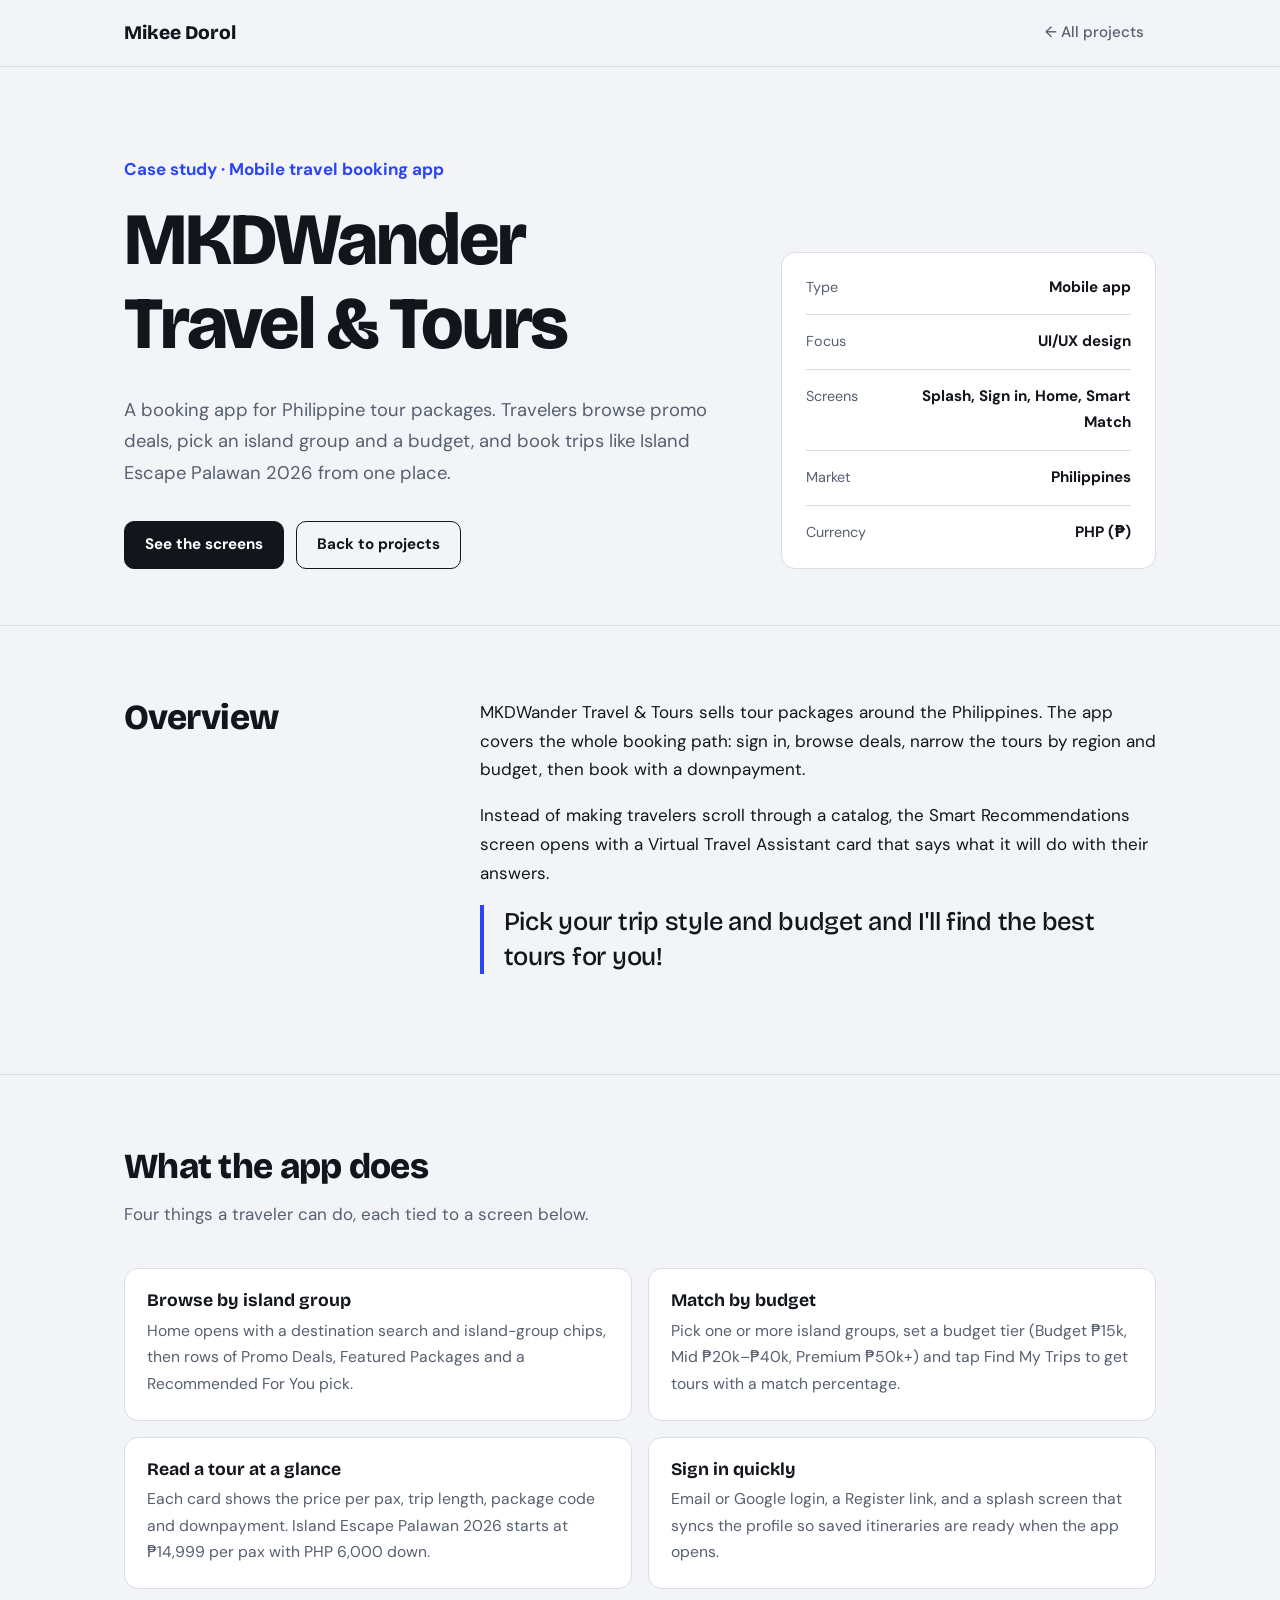
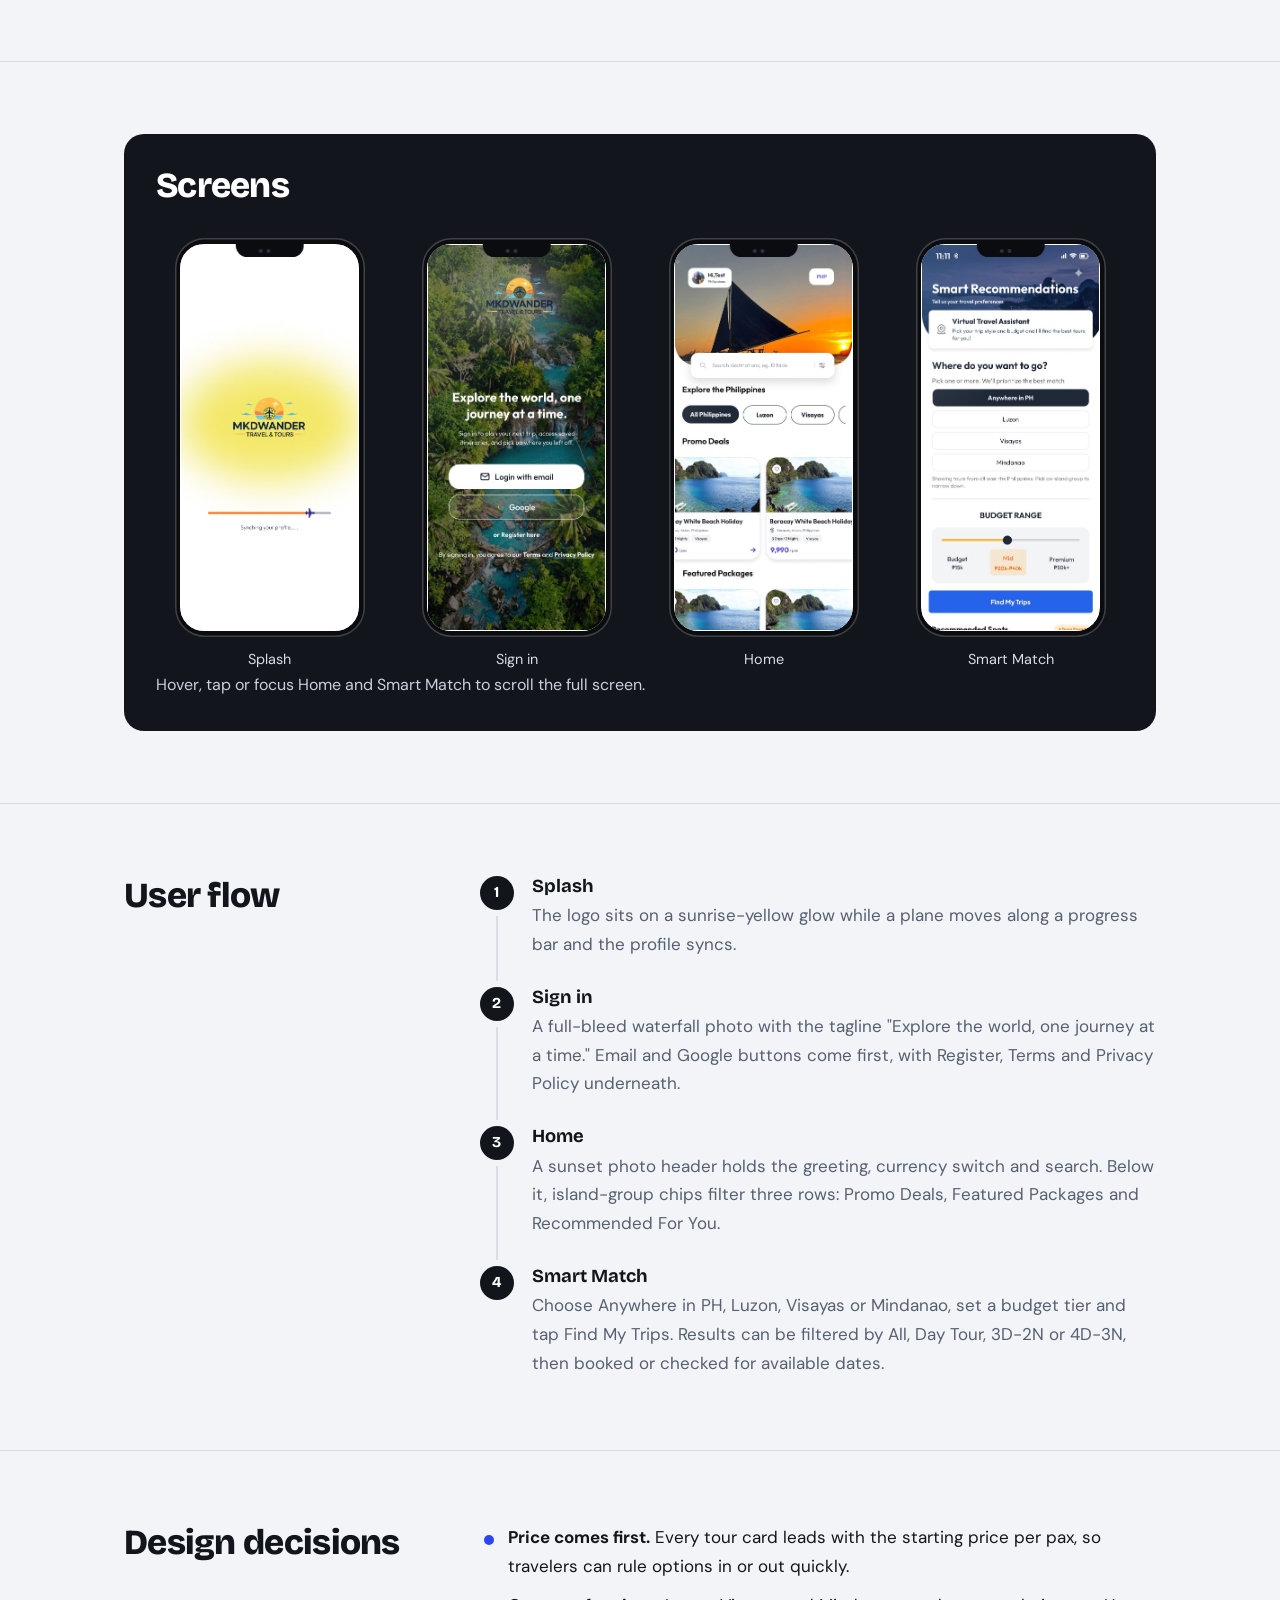
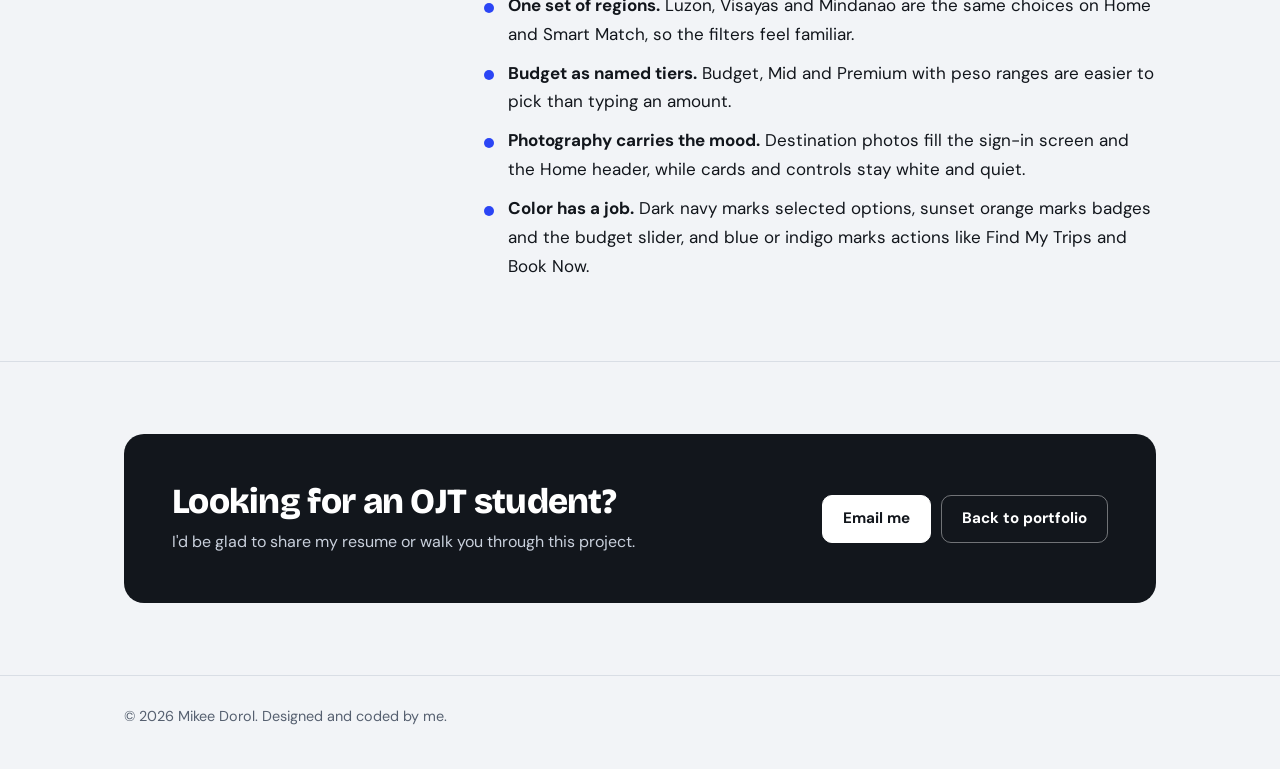
==== case-study/mkdwander.html @ c8c82039 "Portfolio with AI workflow section and case studies" ====
<!DOCTYPE html>
<html lang="en">
<head>
  <meta charset="UTF-8" />
  <meta name="viewport" content="width=device-width, initial-scale=1.0" />
  <title>MKDWander Travel &amp; Tours | Case study | Mikee Dorol</title>
  <meta name="description" content="Case study of MKDWander Travel & Tours, a mobile app for booking Philippine tour packages." />
  <link rel="preconnect" href="https://fonts.googleapis.com" />
  <link rel="preconnect" href="https://fonts.gstatic.com" crossorigin />
  <link href="https://fonts.googleapis.com/css2?family=Bricolage+Grotesque:opsz,wght@12..96,500;12..96,700;12..96,800&family=DM+Sans:wght@400;500;700&display=swap" rel="stylesheet" />
  <link rel="stylesheet" href="../style.css" />
  <link rel="stylesheet" href="case-study.css" />
</head>
<body>

  <header class="site-header">
    <div class="wrap header-inner">
      <a href="../index.html" class="brand">Mikee Dorol</a>
      <a href="../index.html#projects" class="back">&larr; All projects</a>
    </div>
  </header>

  <main>
    <!-- HERO -->
    <section class="hero cs-hero">
      <div class="wrap hero-grid">
        <div>
          <p class="cs-kind">Case study &middot; Mobile travel booking app</p>
          <h1>MKDWander Travel &amp; Tours</h1>
          <p class="lead">
            A booking app for Philippine tour packages. Travelers browse promo deals, pick an island group
            and a budget, and book trips like Island Escape Palawan 2026 from one place.
          </p>
          <div class="actions">
            <a href="#screens" class="btn btn-primary">See the screens</a>
            <a href="../index.html#projects" class="btn btn-ghost">Back to projects</a>
          </div>
        </div>

        <dl class="facts">
          <div><dt>Type</dt><dd>Mobile app</dd></div>
          <div><dt>Focus</dt><dd>UI/UX design</dd></div>
          <div><dt>Screens</dt><dd>Splash, Sign in, Home, Smart Match</dd></div>
          <div><dt>Market</dt><dd>Philippines</dd></div>
          <div><dt>Currency</dt><dd>PHP (&#8369;)</dd></div>
        </dl>
      </div>
    </section>

    <!-- OVERVIEW -->
    <section class="section">
      <div class="wrap split">
        <h2>Overview</h2>
        <div class="prose">
          <p>
            MKDWander Travel &amp; Tours sells tour packages around the Philippines. The app covers the whole booking
            path: sign in, browse deals, narrow the tours by region and budget, then book with a downpayment.
          </p>
          <p>
            Instead of making travelers scroll through a catalog, the Smart Recommendations screen opens with a
            Virtual Travel Assistant card that says what it will do with their answers.
          </p>
          <blockquote class="quote">Pick your trip style and budget and I'll find the best tours for you!</blockquote>
        </div>
      </div>
    </section>

    <!-- FEATURES -->
    <section class="section">
      <div class="wrap">
        <h2>What the app does</h2>
        <p class="section-note">Four things a traveler can do, each tied to a screen below.</p>
        <div class="feature-list">
          <article>
            <h3>Browse by island group</h3>
            <p>Home opens with a destination search and island-group chips, then rows of Promo Deals, Featured Packages and a Recommended For You pick.</p>
          </article>
          <article>
            <h3>Match by budget</h3>
            <p>Pick one or more island groups, set a budget tier (Budget &#8369;15k, Mid &#8369;20k&ndash;&#8369;40k, Premium &#8369;50k+) and tap Find My Trips to get tours with a match percentage.</p>
          </article>
          <article>
            <h3>Read a tour at a glance</h3>
            <p>Each card shows the price per pax, trip length, package code and downpayment. Island Escape Palawan 2026 starts at &#8369;14,999 per pax with PHP 6,000 down.</p>
          </article>
          <article>
            <h3>Sign in quickly</h3>
            <p>Email or Google login, a Register link, and a splash screen that syncs the profile so saved itineraries are ready when the app opens.</p>
          </article>
        </div>
      </div>
    </section>

    <!-- SCREENS -->
    <section id="screens" class="section">
      <div class="wrap">
        <div class="ojt shots-band">
          <h2>Screens</h2>
          <div class="shots shots--phones">
            <figure>
              <div class="phone">
                <div class="screen"><img src="../images/mkdwander-splash.jpg" alt="Splash screen with the MKDWander logo on a yellow glow and a plane progress bar" width="393" height="852" loading="lazy" /></div>
                <span class="notch"></span>
              </div>
              <figcaption>Splash</figcaption>
            </figure>
            <figure>
              <div class="phone">
                <div class="screen"><img src="../images/mkdwander-signin.jpg" alt="Sign-in screen over a jungle waterfall photo with email and Google login buttons" width="393" height="852" loading="lazy" /></div>
                <span class="notch"></span>
              </div>
              <figcaption>Sign in</figcaption>
            </figure>
            <figure>
              <div class="phone scrollable" tabindex="0">
                <div class="screen"><img src="../images/mkdwander-home.jpg" alt="Home screen with a sunset sailboat photo, destination search, island group chips, promo deals, featured packages and a top pick" width="393" height="1425" loading="lazy" /></div>
                <span class="notch"></span>
              </div>
              <figcaption>Home</figcaption>
            </figure>
            <figure>
              <div class="phone scrollable" tabindex="0">
                <div class="screen"><img src="../images/mkdwander-match.jpg" alt="Smart Recommendations screen with island group buttons, a budget range slider and a matched Palawan tour card" width="393" height="1349" loading="lazy" /></div>
                <span class="notch"></span>
              </div>
              <figcaption>Smart Match</figcaption>
            </figure>
          </div>
          <p class="shots-hint">Hover, tap or focus Home and Smart Match to scroll the full screen.</p>
        </div>
      </div>
    </section>

    <!-- USER FLOW -->
    <section class="section">
      <div class="wrap split">
        <h2>User flow</h2>
        <ol class="steps">
          <li>
            <h3>Splash</h3>
            <p>The logo sits on a sunrise-yellow glow while a plane moves along a progress bar and the profile syncs.</p>
          </li>
          <li>
            <h3>Sign in</h3>
            <p>A full-bleed waterfall photo with the tagline "Explore the world, one journey at a time." Email and Google buttons come first, with Register, Terms and Privacy Policy underneath.</p>
          </li>
          <li>
            <h3>Home</h3>
            <p>A sunset photo header holds the greeting, currency switch and search. Below it, island-group chips filter three rows: Promo Deals, Featured Packages and Recommended For You.</p>
          </li>
          <li>
            <h3>Smart Match</h3>
            <p>Choose Anywhere in PH, Luzon, Visayas or Mindanao, set a budget tier and tap Find My Trips. Results can be filtered by All, Day Tour, 3D-2N or 4D-3N, then booked or checked for available dates.</p>
          </li>
        </ol>
      </div>
    </section>

    <!-- DESIGN DECISIONS -->
    <section class="section">
      <div class="wrap split">
        <h2>Design decisions</h2>
        <ul class="outcome">
          <li><strong>Price comes first.</strong> Every tour card leads with the starting price per pax, so travelers can rule options in or out quickly.</li>
          <li><strong>One set of regions.</strong> Luzon, Visayas and Mindanao are the same choices on Home and Smart Match, so the filters feel familiar.</li>
          <li><strong>Budget as named tiers.</strong> Budget, Mid and Premium with peso ranges are easier to pick than typing an amount.</li>
          <li><strong>Photography carries the mood.</strong> Destination photos fill the sign-in screen and the Home header, while cards and controls stay white and quiet.</li>
          <li><strong>Color has a job.</strong> Dark navy marks selected options, sunset orange marks badges and the budget slider, and blue or indigo marks actions like Find My Trips and Book Now.</li>
        </ul>
      </div>
    </section>

    <!-- CTA -->
    <section class="section cs-cta">
      <div class="wrap">
        <div class="ojt">
          <div>
            <h2>Looking for an OJT student?</h2>
            <p>I'd be glad to share my resume or walk you through this project.</p>
          </div>
          <div class="links">
            <a class="btn btn-primary" href="mailto:mikeedorol0@gmail.com">Email me</a>
            <a class="btn btn-ghost" href="../index.html#projects">Back to portfolio</a>
          </div>
        </div>
      </div>
    </section>
  </main>

  <footer class="footer">
    <div class="wrap">&copy; 2026 Mikee Dorol. Designed and coded by me.</div>
  </footer>

</body>
</html>
---- style.css ----
/* ── Tokens ── */
:root {
  --paper: #f2f4f7;
  --card: #ffffff;
  --ink: #12161c;
  --muted: #566070;
  --line: #d9dee5;
  --accent: #2b45f5;
  --accent-soft: #e4e8ff;
  --radius: 14px;
  --font-display: "Bricolage Grotesque", system-ui, sans-serif;
  --font-body: "DM Sans", system-ui, sans-serif;
}

*, *::before, *::after { box-sizing: border-box; }
html { scroll-behavior: smooth; scroll-padding-top: 80px; }
body {
  margin: 0;
  background: var(--paper);
  color: var(--ink);
  font-family: var(--font-body);
  font-size: 1.0625rem;
  line-height: 1.7;
}
img { max-width: 100%; display: block; }
a { color: inherit; }
h1, h2, h3 { font-family: var(--font-display); line-height: 1.15; margin: 0; }
p { margin: 0 0 1em; }
ul { list-style: none; margin: 0; padding: 0; }

:focus-visible { outline: 3px solid var(--accent); outline-offset: 3px; border-radius: 6px; }

.wrap { max-width: 1080px; margin: 0 auto; padding: 0 24px; }

/* ── Header ── */
.site-header {
  position: sticky; top: 0; z-index: 10;
  background: rgba(242, 244, 247, 0.9);
  backdrop-filter: blur(10px);
  border-bottom: 1px solid var(--line);
}
.header-inner { display: flex; align-items: center; justify-content: space-between; gap: 16px; padding-top: 14px; padding-bottom: 14px; flex-wrap: wrap; }
.brand { font-family: var(--font-display); font-weight: 800; font-size: 1.2rem; text-decoration: none; }
.nav { display: flex; gap: 4px; flex-wrap: wrap; }
.nav a { padding: 6px 12px; border-radius: 8px; font-size: 0.95rem; font-weight: 500; text-decoration: none; color: var(--muted); transition: color .2s, background .2s; }
.nav a:hover { color: var(--ink); background: var(--accent-soft); }

/* ── Buttons ── */
.btn { display: inline-block; padding: 10px 20px; border-radius: 10px; font-weight: 700; font-size: 0.95rem; text-decoration: none; border: 1.5px solid var(--ink); transition: background .2s, color .2s, border-color .2s; }
.btn-primary { background: var(--ink); color: #fff; }
.btn-primary:hover { background: var(--accent); border-color: var(--accent); }
.btn-ghost { background: transparent; color: var(--ink); }
.btn-ghost:hover { background: var(--ink); color: #fff; }

/* ── Hero (the one bold moment) ── */
.hero { padding: 88px 0 72px; }
.hero-grid { display: grid; grid-template-columns: 1.6fr 1fr; gap: 56px; align-items: end; }
.hero h1 { font-size: clamp(2.4rem, 5.6vw, 4.4rem); font-weight: 800; letter-spacing: -0.03em; margin-bottom: 28px; }
.lead { font-size: 1.15rem; color: var(--muted); max-width: 58ch; margin-bottom: 32px; }
.actions { display: flex; flex-wrap: wrap; gap: 12px; }

.facts { margin: 0; background: var(--card); border: 1px solid var(--line); border-radius: var(--radius); padding: 8px 24px; }
.facts > div { display: flex; justify-content: space-between; gap: 16px; padding: 14px 0; border-bottom: 1px solid var(--line); }
.facts > div:last-child { border-bottom: 0; }
.facts dt { color: var(--muted); font-size: 0.9rem; }
.facts dd { margin: 0; font-weight: 700; text-align: right; font-size: 0.95rem; }
.status { color: var(--accent); }
.status::before { content: ""; display: inline-block; width: 8px; height: 8px; margin-right: 8px; border-radius: 50%; background: var(--accent); }

/* ── Sections ── */
.section { padding: 72px 0; border-top: 1px solid var(--line); }
.section h2 { font-size: clamp(1.7rem, 3vw, 2.2rem); font-weight: 800; letter-spacing: -0.02em; }
.split { display: grid; grid-template-columns: 1fr 2.2fr; gap: 48px; }
.prose { max-width: 62ch; }
.section-note { color: var(--muted); max-width: 60ch; margin: 12px 0 40px; }

/* ── Tags & skills ── */
.tags { display: flex; flex-wrap: wrap; gap: 8px; }
.tags li { padding: 5px 14px; background: var(--card); border: 1px solid var(--line); border-radius: 999px; font-size: 0.9rem; font-weight: 500; }
.tags-sm li { padding: 3px 11px; font-size: 0.8rem; background: var(--accent-soft); border-color: transparent; color: var(--accent); font-weight: 700; }
.skills { display: grid; gap: 28px; }
.skills h3 { font-size: 1rem; margin-bottom: 10px; color: var(--muted); font-family: var(--font-body); font-weight: 700; }

/* ── Projects ── */
.projects { display: grid; gap: 28px; }
.project { display: grid; grid-template-columns: 1fr 1.1fr; background: var(--card); border: 1px solid var(--line); border-radius: var(--radius); overflow: hidden; }
.project:nth-child(even) { grid-template-columns: 1.1fr 1fr; }
.project:nth-child(even) .shot { order: 2; }
.shot { display: flex; align-items: flex-end; justify-content: center; padding: 32px 28px 0; min-height: 280px; overflow: hidden; }
.shot img { width: 100%; max-width: 420px; border-radius: 8px 8px 0 0; object-fit: cover; object-position: top; border: 1px solid rgba(255,255,255,.15); box-shadow: 0 -8px 30px rgba(0,0,0,.4); }
.project-body { padding: 32px; display: flex; flex-direction: column; gap: 4px; }
.project-body h3 { font-size: 1.6rem; font-weight: 800; letter-spacing: -0.02em; }
.kind { color: var(--muted); font-size: 0.95rem; margin-bottom: 10px; }
.project-body > p:not(.kind) { font-size: 1rem; }
.project-body .tags { margin-bottom: 22px; }
.links { display: flex; flex-wrap: wrap; gap: 10px; margin-top: auto; }

/* ── OJT ── */
.ojt { background: var(--ink); color: #fff; border-radius: 20px; padding: 48px; }
.ojt h2 { margin-bottom: 32px; }
.ojt-grid { display: grid; grid-template-columns: repeat(3, 1fr); gap: 32px; }
.ojt h3 { font-size: 1.1rem; margin-bottom: 8px; color: #b8c2ff; }
.ojt p { color: #c9d0dc; font-size: 1rem; margin: 0; }

/* ── Contact & footer ── */
.email { font-family: var(--font-display); font-size: clamp(1.3rem, 3vw, 1.9rem); font-weight: 700; color: var(--accent); text-underline-offset: 6px; }
.email:hover { color: var(--ink); }
.footer { padding: 28px 0 40px; border-top: 1px solid var(--line); color: var(--muted); font-size: 0.9rem; }

/* ── Phone mockup (project cards and case studies) ── */
.phones { --pw: clamp(84px, 25vw, 128px); display: flex; justify-content: center; align-items: flex-start; gap: clamp(4px, 1.5vw, 12px); width: 100%; }
.shot-phones { align-items: flex-start; padding-inline: 12px; }
.shot-phones .phones { margin-bottom: calc(var(--pw) * -0.4); }

.phone { position: relative; flex: none; width: var(--pw); padding: calc(var(--pw) * 0.03); border-radius: calc(var(--pw) * 0.155); background: #0b0c10; box-shadow: inset 0 0 0 1.5px rgba(255,255,255,.22); transform-style: preserve-3d; }
.phone--l { margin-top: calc(var(--pw) * 0.06); transform: perspective(1400px) rotateY(-24deg); }
.phone--r { margin-top: calc(var(--pw) * 0.06); transform: perspective(1400px) rotateY(24deg); }
/* visible thickness on the tilted phones */
.phone--l::after, .phone--r::after { content: ""; position: absolute; top: 5%; bottom: 5%; width: calc(var(--pw) * 0.14); }
.phone--l::after { left: 100%; transform-origin: 0 50%; transform: rotateY(90deg); background: linear-gradient(90deg, #1a1c24, #0b0c10); }
.phone--r::after { right: 100%; transform-origin: 100% 50%; transform: rotateY(-90deg); background: linear-gradient(270deg, #1a1c24, #0b0c10); }

.screen { position: relative; aspect-ratio: 393 / 852; overflow: hidden; border-radius: calc(var(--pw) * 0.128); background: #fff; transform: translateZ(0.5px); }
.screen::after { content: ""; position: absolute; inset: 0; background: linear-gradient(125deg, rgba(255,255,255,.16), rgba(255,255,255,0) 38%); pointer-events: none; }
.screen img { width: 100%; max-width: none; height: 100%; aspect-ratio: auto; border: 0; border-radius: 0; box-shadow: none; object-fit: cover; object-position: 50% 0%; transition: object-position 1.2s ease; }
.notch { position: absolute; top: calc(var(--pw) * 0.03); left: 50%; width: calc(var(--pw) * 0.36); height: calc(var(--pw) * 0.07); background: #0b0c10; border-radius: 0 0 calc(var(--pw) * 0.06) calc(var(--pw) * 0.06); transform: translate3d(-50%, 0, 1px); }
.notch::after { content: ""; position: absolute; left: 34%; top: 36%; width: calc(var(--pw) * 0.022); height: calc(var(--pw) * 0.022); border-radius: 50%; background: #2b3140; box-shadow: calc(var(--pw) * 0.04) 0 0 #2b3140; }

/* long screens scroll through on hover, tap or focus */
.scrollable:hover .screen img, .scrollable:focus-within .screen img { object-position: 50% 100%; transition: object-position 6s linear; }

/* ── Responsive ── */
@media (max-width: 860px) {
  .hero { padding: 56px 0 48px; }
  .hero-grid, .split { grid-template-columns: 1fr; gap: 32px; }
  .project, .project:nth-child(even) { grid-template-columns: 1fr; }
  .project:nth-child(even) .shot { order: 0; }
  .shot { min-height: 220px; }
  .ojt { padding: 32px 24px; }
  .ojt-grid { grid-template-columns: 1fr; gap: 24px; }
}
@media (max-width: 520px) {
  .header-inner { justify-content: center; }
  .project-body { padding: 24px 20px; }
}

@media (prefers-reduced-motion: reduce) {
  html { scroll-behavior: auto; }
  * { transition: none !important; }
}


.ai-workflow {
  margin-top: 24px;
}

.ai-workflow p {
  line-height: 1.7;
  max-width: 900px;
}
---- case-study/case-study.css ----
/* Extends ../style.css (tokens, header, buttons, tags, facts, ojt block, footer) */
.back { font-weight: 500; font-size: 0.95rem; text-decoration: none; color: var(--muted); padding: 6px 12px; border-radius: 8px; transition: color .2s, background .2s; }
.back:hover { color: var(--ink); background: var(--accent-soft); }

.cs-hero { padding-bottom: 56px; }
.cs-hero h1 { font-size: clamp(2.4rem, 6vw, 4.6rem); }
.cs-kind { color: var(--accent); font-weight: 700; margin-bottom: 14px; }
.facts dd { max-width: 22ch; }

.quote { font-family: var(--font-display); font-size: clamp(1.25rem, 2.4vw, 1.6rem); font-weight: 500; line-height: 1.35; letter-spacing: -0.01em; margin: 0 0 28px; padding-left: 20px; border-left: 4px solid var(--accent); max-width: 40ch; }

.feature-list { display: grid; grid-template-columns: repeat(2, 1fr); gap: 16px; }
.feature-list article { background: var(--card); border: 1px solid var(--line); border-radius: var(--radius); padding: 22px; }
.feature-list h3 { font-size: 1.1rem; margin-bottom: 6px; }
.feature-list p { margin: 0; color: var(--muted); font-size: 0.98rem; }

.shots-band { border-radius: 20px; padding: 32px; }
.shots { display: grid; grid-template-columns: repeat(3, 1fr); gap: 20px; margin: 0; }
.shots figure { margin: 0; }
.shots img { width: 100%; aspect-ratio: 4 / 3; object-fit: cover; object-position: top; border-radius: 10px; border: 1px solid rgba(255,255,255,.15); box-shadow: 0 12px 30px rgba(0,0,0,.4); }
.shots figcaption { margin-top: 10px; color: #d8dce4; font-size: 0.9rem; }

.steps { list-style: none; counter-reset: step; display: grid; gap: 0; padding: 0; margin: 0; max-width: 64ch; }
.steps li { counter-increment: step; position: relative; padding: 0 0 28px 52px; }
.steps li::before { content: counter(step); position: absolute; left: 0; top: 0; width: 34px; height: 34px; display: grid; place-items: center; border-radius: 50%; background: var(--ink); color: #fff; font-family: var(--font-display); font-weight: 700; font-size: 0.95rem; }
.steps li::after { content: ""; position: absolute; left: 16px; top: 40px; bottom: 6px; width: 2px; background: var(--line); }
.steps li:last-child { padding-bottom: 0; }
.steps li:last-child::after { display: none; }
.steps h3 { font-size: 1.15rem; margin-bottom: 4px; }
.steps p { margin: 0; color: var(--muted); }

.outcome { display: grid; gap: 10px; max-width: 62ch; }
.outcome li { position: relative; padding-left: 28px; }
.outcome li::before { content: ""; position: absolute; left: 4px; top: 0.7em; width: 10px; height: 10px; border-radius: 50%; background: var(--accent); }

.cs-cta { margin-top: 8px; }
.cs-cta .ojt { display: flex; align-items: center; justify-content: space-between; gap: 24px; flex-wrap: wrap; }
.cs-cta h2 { margin: 0 0 6px; }
.cs-cta p { margin: 0; color: #c9d0dc; }
.cs-cta .links { margin: 0; }
.cs-cta .btn-primary { background: #fff; color: var(--ink); border-color: #fff; }
.cs-cta .btn-primary:hover { background: var(--accent); color: #fff; border-color: var(--accent); }
.cs-cta .btn-ghost { color: #fff; border-color: rgba(255,255,255,.4); }
.cs-cta .btn-ghost:hover { background: #fff; color: var(--ink); }

/* Mobile app screens: phones in the dark band (phone styles live in ../style.css) */
.shots--phones { grid-template-columns: repeat(4, 1fr); align-items: start; }
.shots--phones figure { display: flex; flex-direction: column; align-items: center; }
.shots--phones .phone { --pw: clamp(120px, 17vw, 190px); }
.shots--phones .phone:focus-visible { outline: 3px solid #fff; outline-offset: 4px; }
.shots--phones figcaption { text-align: center; }
.shots-hint { margin: 24px 0 0; color: #c9d0dc; font-size: 0.9rem; }

@media (max-width: 860px) {
  .feature-list { grid-template-columns: 1fr; }
  .shots { grid-template-columns: 1fr; }
  .shots--phones { grid-template-columns: repeat(2, 1fr); gap: 28px 16px; }
  .shots--phones .phone { --pw: clamp(120px, 36vw, 190px); }
  .shots-band { padding: 20px; }
}
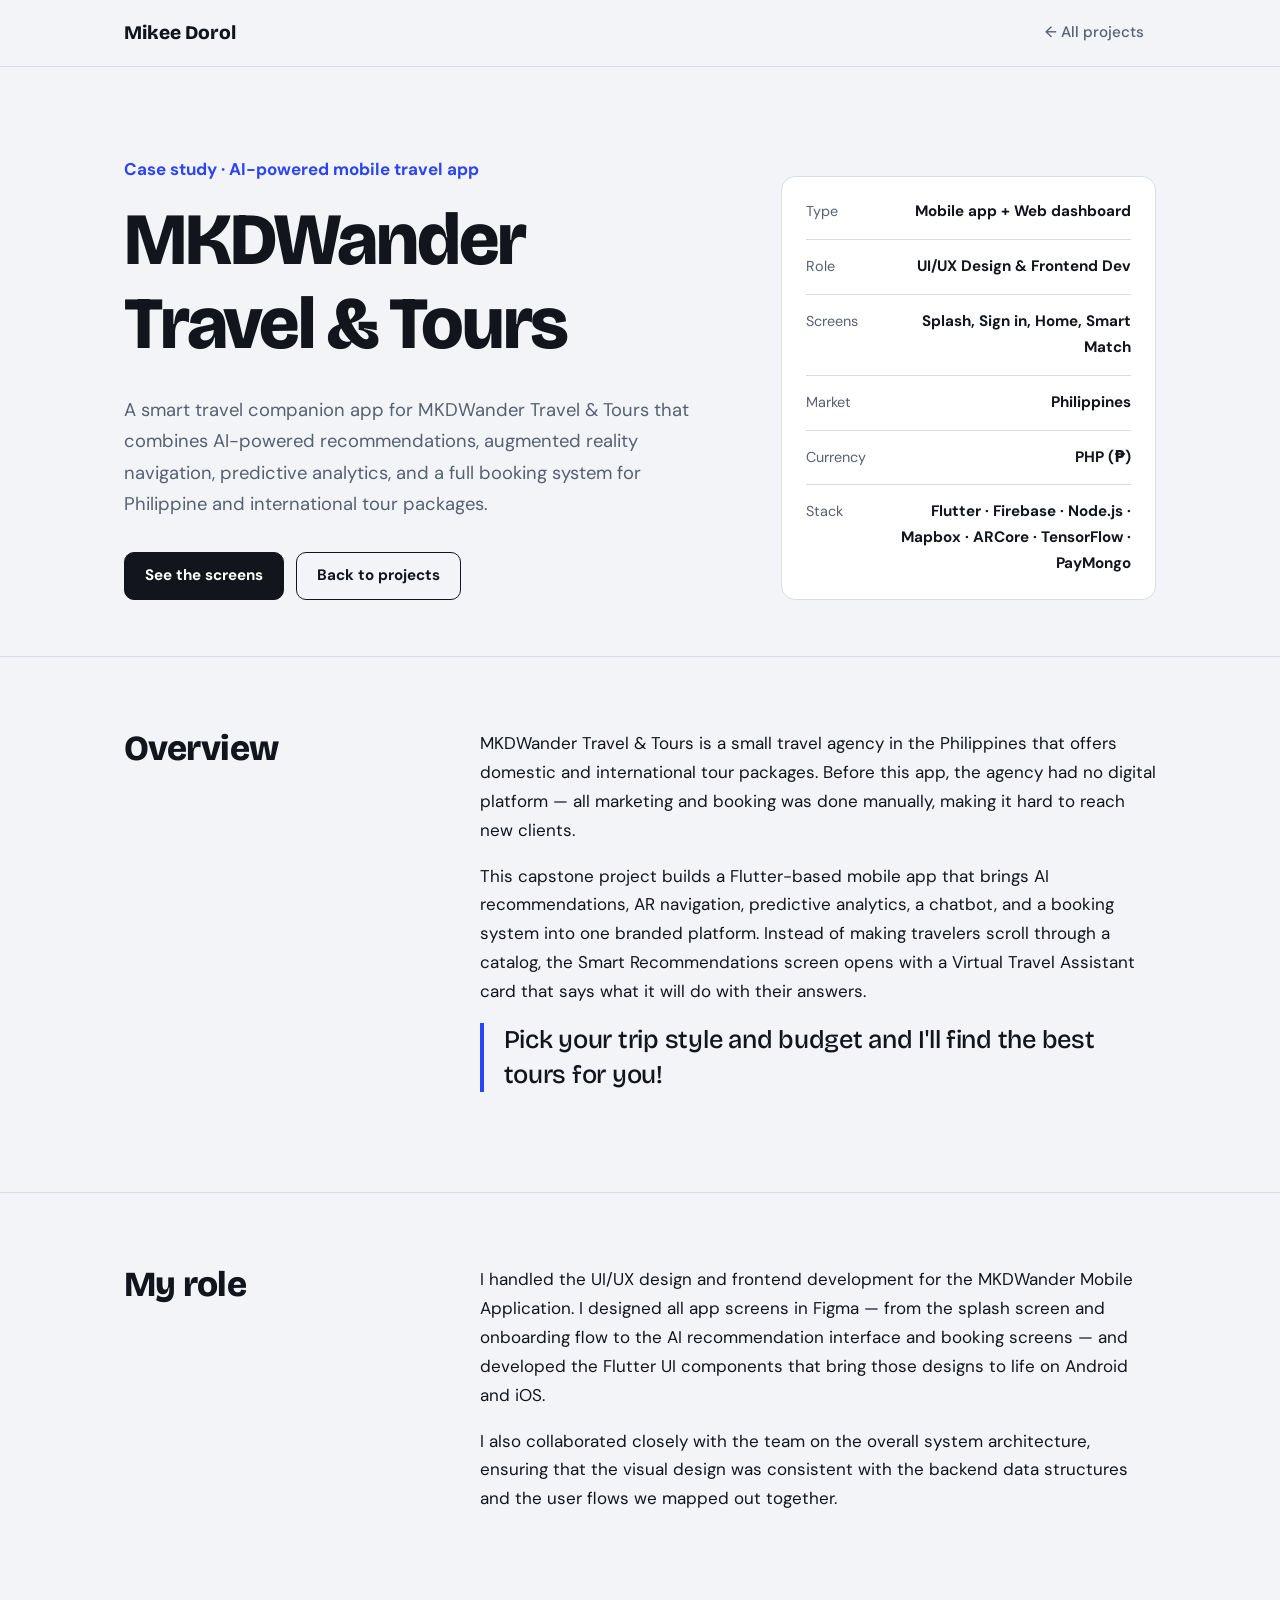
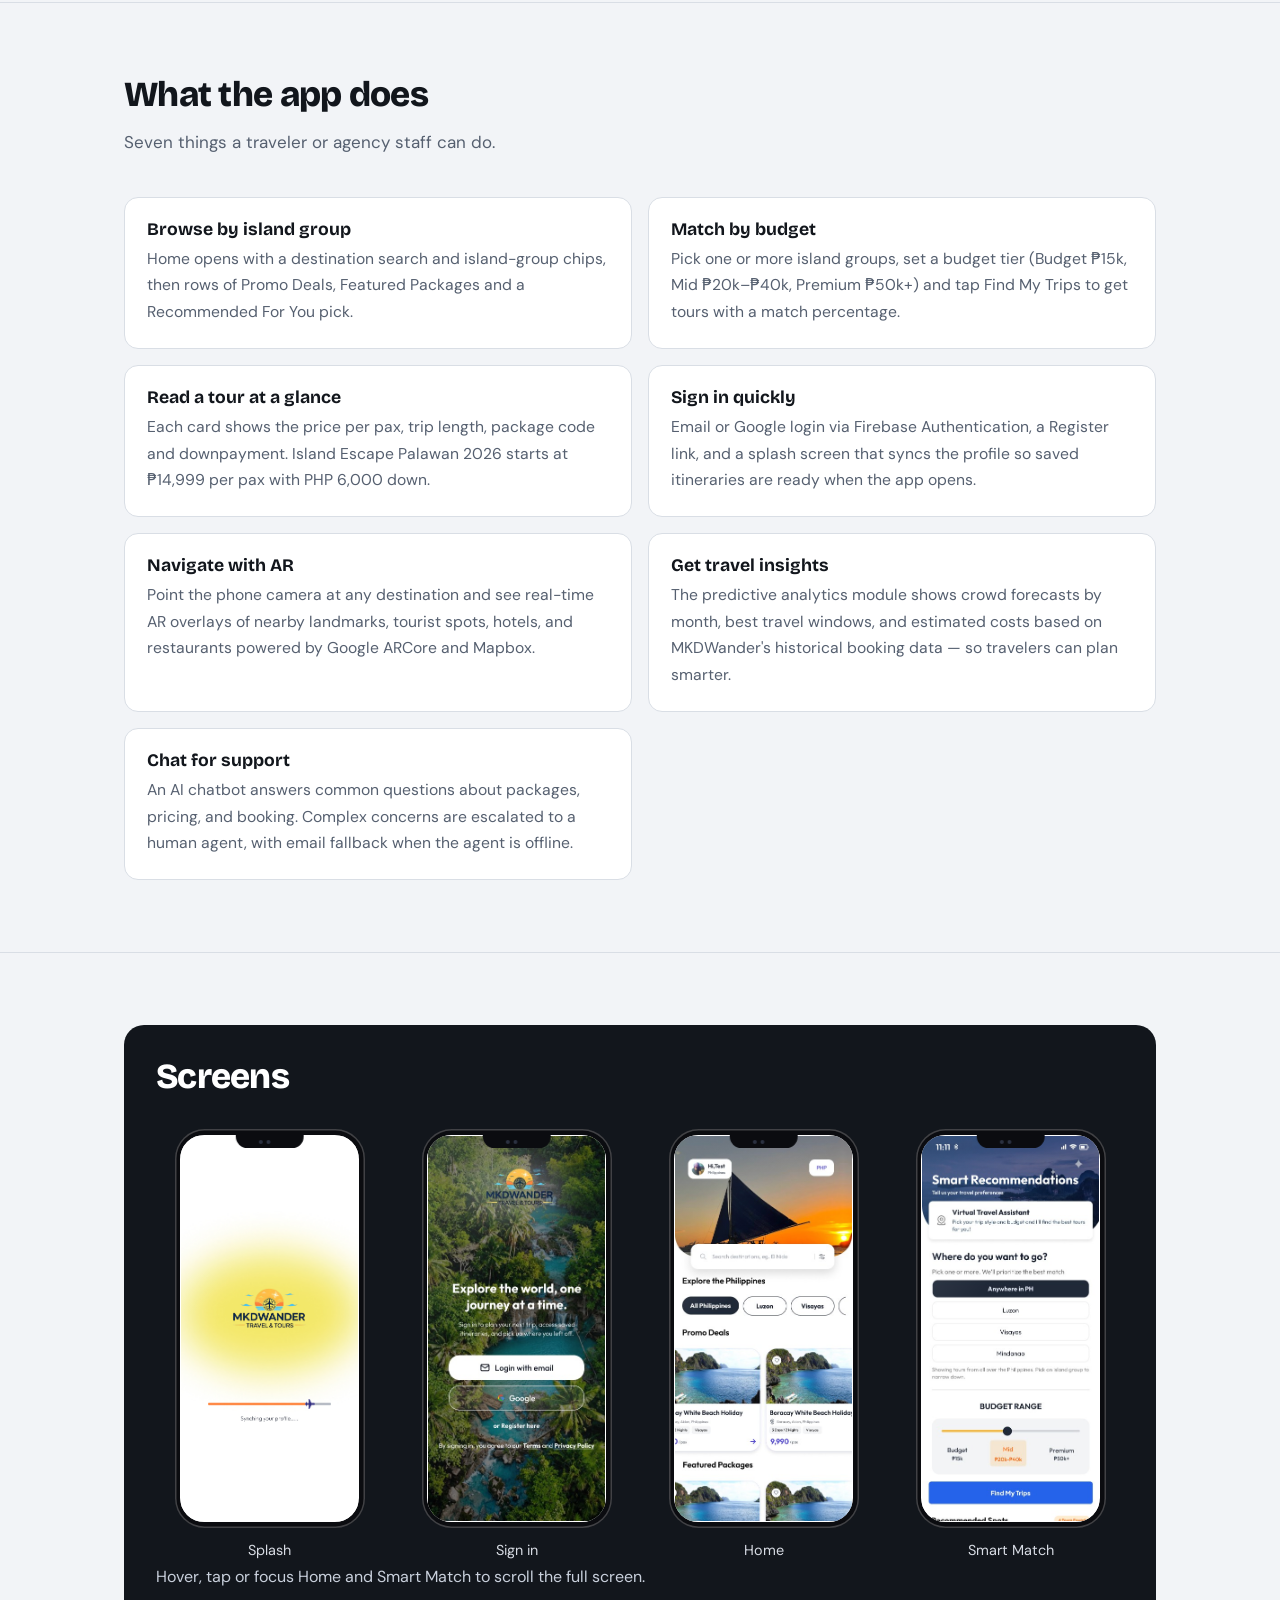
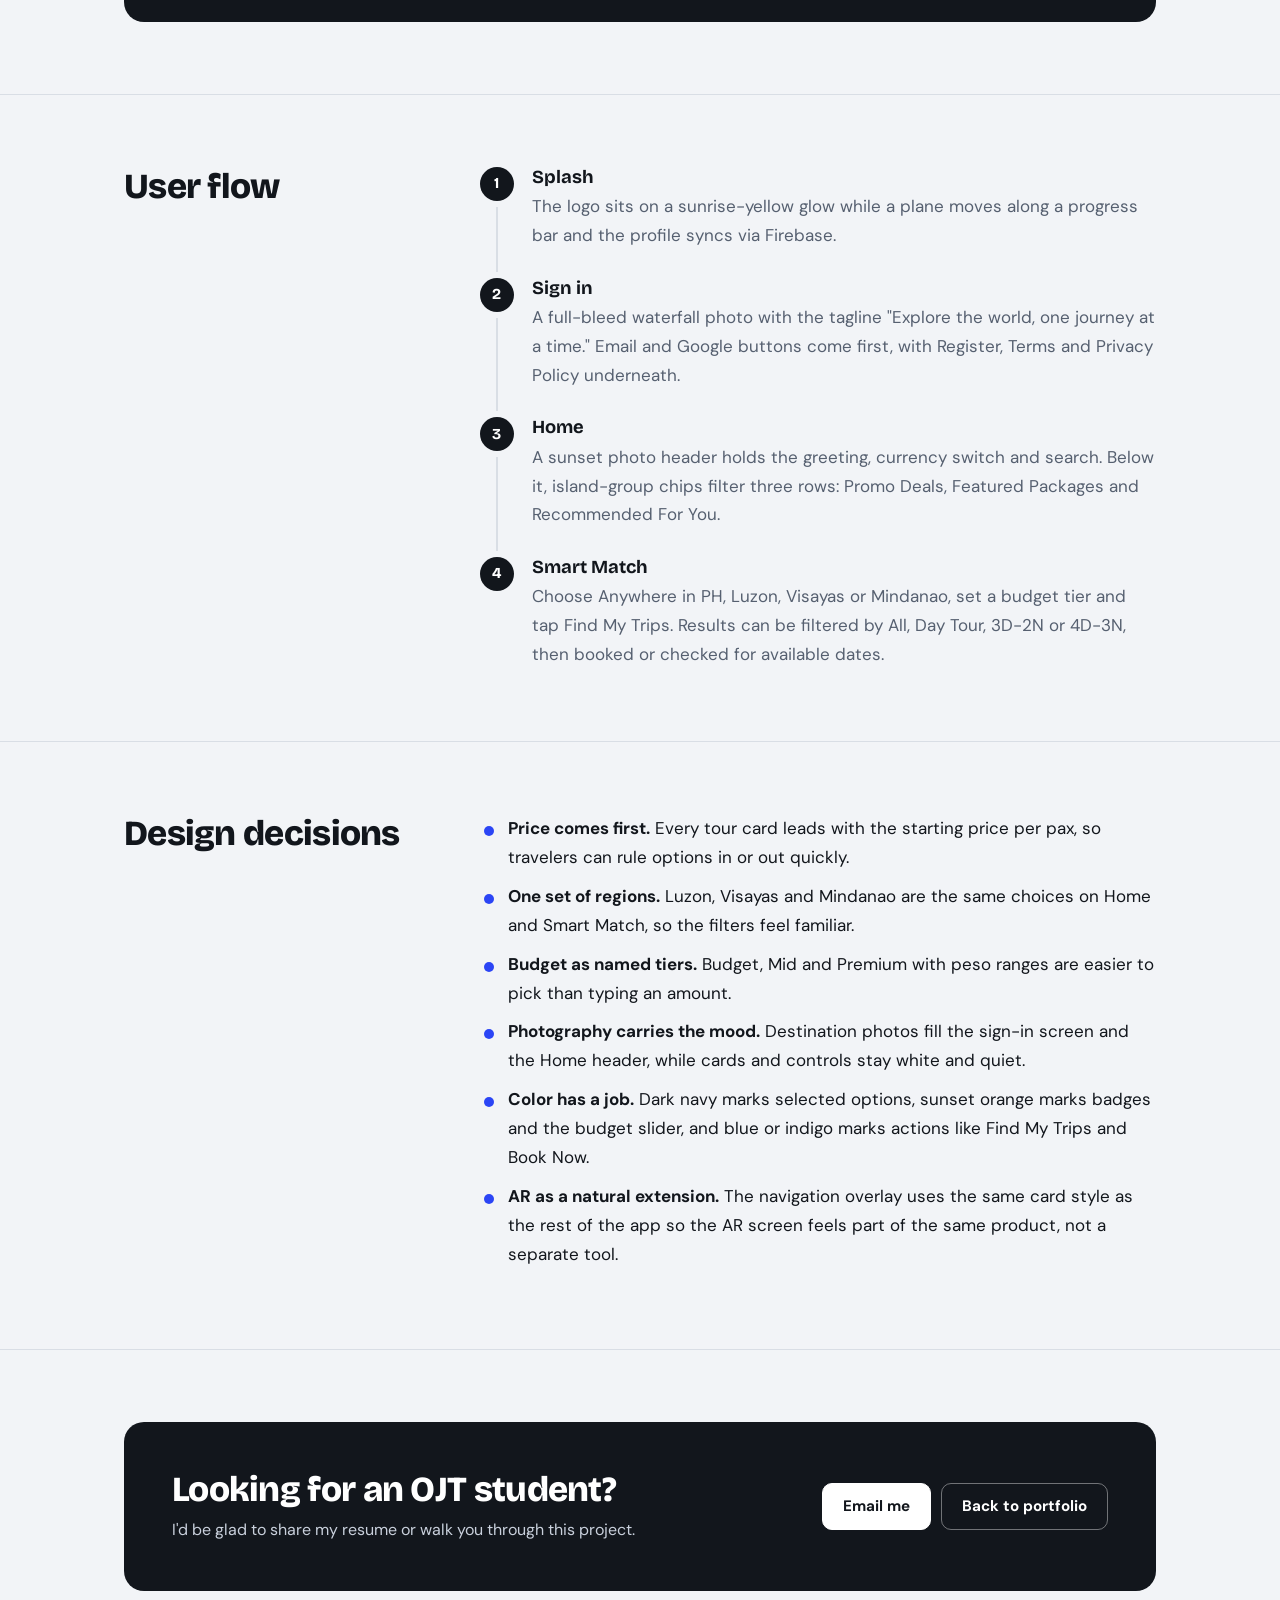
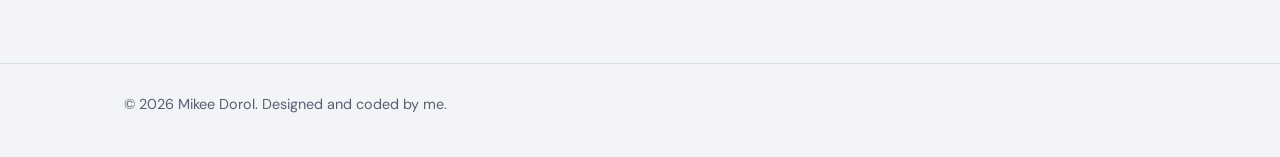
==== commit 566f1b1e: "update mkdwander case study - added tech stack, role, AR/chatbot features" ====
--- a/case-study/mkdwander.html
+++ b/case-study/mkdwander.html
@@ -4,7 +4,7 @@
   <meta charset="UTF-8" />
   <meta name="viewport" content="width=device-width, initial-scale=1.0" />
   <title>MKDWander Travel &amp; Tours | Case study | Mikee Dorol</title>
-  <meta name="description" content="Case study of MKDWander Travel & Tours, a mobile app for booking Philippine tour packages." />
+  <meta name="description" content="Case study of MKDWander Travel & Tours, a smart AI-powered mobile travel app for Philippine tour packages." />
   <link rel="preconnect" href="https://fonts.googleapis.com" />
   <link rel="preconnect" href="https://fonts.gstatic.com" crossorigin />
   <link href="https://fonts.googleapis.com/css2?family=Bricolage+Grotesque:opsz,wght@12..96,500;12..96,700;12..96,800&family=DM+Sans:wght@400;500;700&display=swap" rel="stylesheet" />
@@ -25,11 +25,12 @@
     <section class="hero cs-hero">
       <div class="wrap hero-grid">
         <div>
-          <p class="cs-kind">Case study &middot; Mobile travel booking app</p>
+          <p class="cs-kind">Case study &middot; AI-powered mobile travel app</p>
           <h1>MKDWander Travel &amp; Tours</h1>
           <p class="lead">
-            A booking app for Philippine tour packages. Travelers browse promo deals, pick an island group
-            and a budget, and book trips like Island Escape Palawan 2026 from one place.
+            A smart travel companion app for MKDWander Travel &amp; Tours that combines
+            AI-powered recommendations, augmented reality navigation, predictive analytics,
+            and a full booking system for Philippine and international tour packages.
           </p>
           <div class="actions">
             <a href="#screens" class="btn btn-primary">See the screens</a>
@@ -38,11 +39,12 @@
         </div>
 
         <dl class="facts">
-          <div><dt>Type</dt><dd>Mobile app</dd></div>
-          <div><dt>Focus</dt><dd>UI/UX design</dd></div>
+          <div><dt>Type</dt><dd>Mobile app + Web dashboard</dd></div>
+          <div><dt>Role</dt><dd>UI/UX Design &amp; Frontend Dev</dd></div>
           <div><dt>Screens</dt><dd>Splash, Sign in, Home, Smart Match</dd></div>
           <div><dt>Market</dt><dd>Philippines</dd></div>
           <div><dt>Currency</dt><dd>PHP (&#8369;)</dd></div>
+          <div><dt>Stack</dt><dd>Flutter &middot; Firebase &middot; Node.js &middot; Mapbox &middot; ARCore &middot; TensorFlow &middot; PayMongo</dd></div>
         </dl>
       </div>
     </section>
@@ -53,10 +55,13 @@
         <h2>Overview</h2>
         <div class="prose">
           <p>
-            MKDWander Travel &amp; Tours sells tour packages around the Philippines. The app covers the whole booking
-            path: sign in, browse deals, narrow the tours by region and budget, then book with a downpayment.
-          </p>
-          <p>
+            MKDWander Travel &amp; Tours is a small travel agency in the Philippines that offers domestic
+            and international tour packages. Before this app, the agency had no digital platform &mdash;
+            all marketing and booking was done manually, making it hard to reach new clients.
+          </p>
+          <p>
+            This capstone project builds a Flutter-based mobile app that brings AI recommendations,
+            AR navigation, predictive analytics, a chatbot, and a booking system into one branded platform.
             Instead of making travelers scroll through a catalog, the Smart Recommendations screen opens with a
             Virtual Travel Assistant card that says what it will do with their answers.
           </p>
@@ -65,11 +70,31 @@
       </div>
     </section>
 
+    <!-- MY ROLE -->
+    <section class="section">
+      <div class="wrap split">
+        <h2>My role</h2>
+        <div class="prose">
+          <p>
+            I handled the UI/UX design and frontend development for the MKDWander Mobile Application.
+            I designed all app screens in Figma &mdash; from the splash screen and onboarding flow to the
+            AI recommendation interface and booking screens &mdash; and developed the Flutter UI components
+            that bring those designs to life on Android and iOS.
+          </p>
+          <p>
+            I also collaborated closely with the team on the overall system architecture, ensuring that
+            the visual design was consistent with the backend data structures and the user flows we
+            mapped out together.
+          </p>
+        </div>
+      </div>
+    </section>
+
     <!-- FEATURES -->
     <section class="section">
       <div class="wrap">
         <h2>What the app does</h2>
-        <p class="section-note">Four things a traveler can do, each tied to a screen below.</p>
+        <p class="section-note">Seven things a traveler or agency staff can do.</p>
         <div class="feature-list">
           <article>
             <h3>Browse by island group</h3>
@@ -85,7 +110,19 @@
           </article>
           <article>
             <h3>Sign in quickly</h3>
-            <p>Email or Google login, a Register link, and a splash screen that syncs the profile so saved itineraries are ready when the app opens.</p>
+            <p>Email or Google login via Firebase Authentication, a Register link, and a splash screen that syncs the profile so saved itineraries are ready when the app opens.</p>
+          </article>
+          <article>
+            <h3>Navigate with AR</h3>
+            <p>Point the phone camera at any destination and see real-time AR overlays of nearby landmarks, tourist spots, hotels, and restaurants powered by Google ARCore and Mapbox.</p>
+          </article>
+          <article>
+            <h3>Get travel insights</h3>
+            <p>The predictive analytics module shows crowd forecasts by month, best travel windows, and estimated costs based on MKDWander's historical booking data &mdash; so travelers can plan smarter.</p>
+          </article>
+          <article>
+            <h3>Chat for support</h3>
+            <p>An AI chatbot answers common questions about packages, pricing, and booking. Complex concerns are escalated to a human agent, with email fallback when the agent is offline.</p>
           </article>
         </div>
       </div>
@@ -138,7 +175,7 @@
         <ol class="steps">
           <li>
             <h3>Splash</h3>
-            <p>The logo sits on a sunrise-yellow glow while a plane moves along a progress bar and the profile syncs.</p>
+            <p>The logo sits on a sunrise-yellow glow while a plane moves along a progress bar and the profile syncs via Firebase.</p>
           </li>
           <li>
             <h3>Sign in</h3>
@@ -166,6 +203,7 @@
           <li><strong>Budget as named tiers.</strong> Budget, Mid and Premium with peso ranges are easier to pick than typing an amount.</li>
           <li><strong>Photography carries the mood.</strong> Destination photos fill the sign-in screen and the Home header, while cards and controls stay white and quiet.</li>
           <li><strong>Color has a job.</strong> Dark navy marks selected options, sunset orange marks badges and the budget slider, and blue or indigo marks actions like Find My Trips and Book Now.</li>
+          <li><strong>AR as a natural extension.</strong> The navigation overlay uses the same card style as the rest of the app so the AR screen feels part of the same product, not a separate tool.</li>
         </ul>
       </div>
     </section>
@@ -192,4 +230,4 @@
   </footer>
 
 </body>
-</html>
+</html>
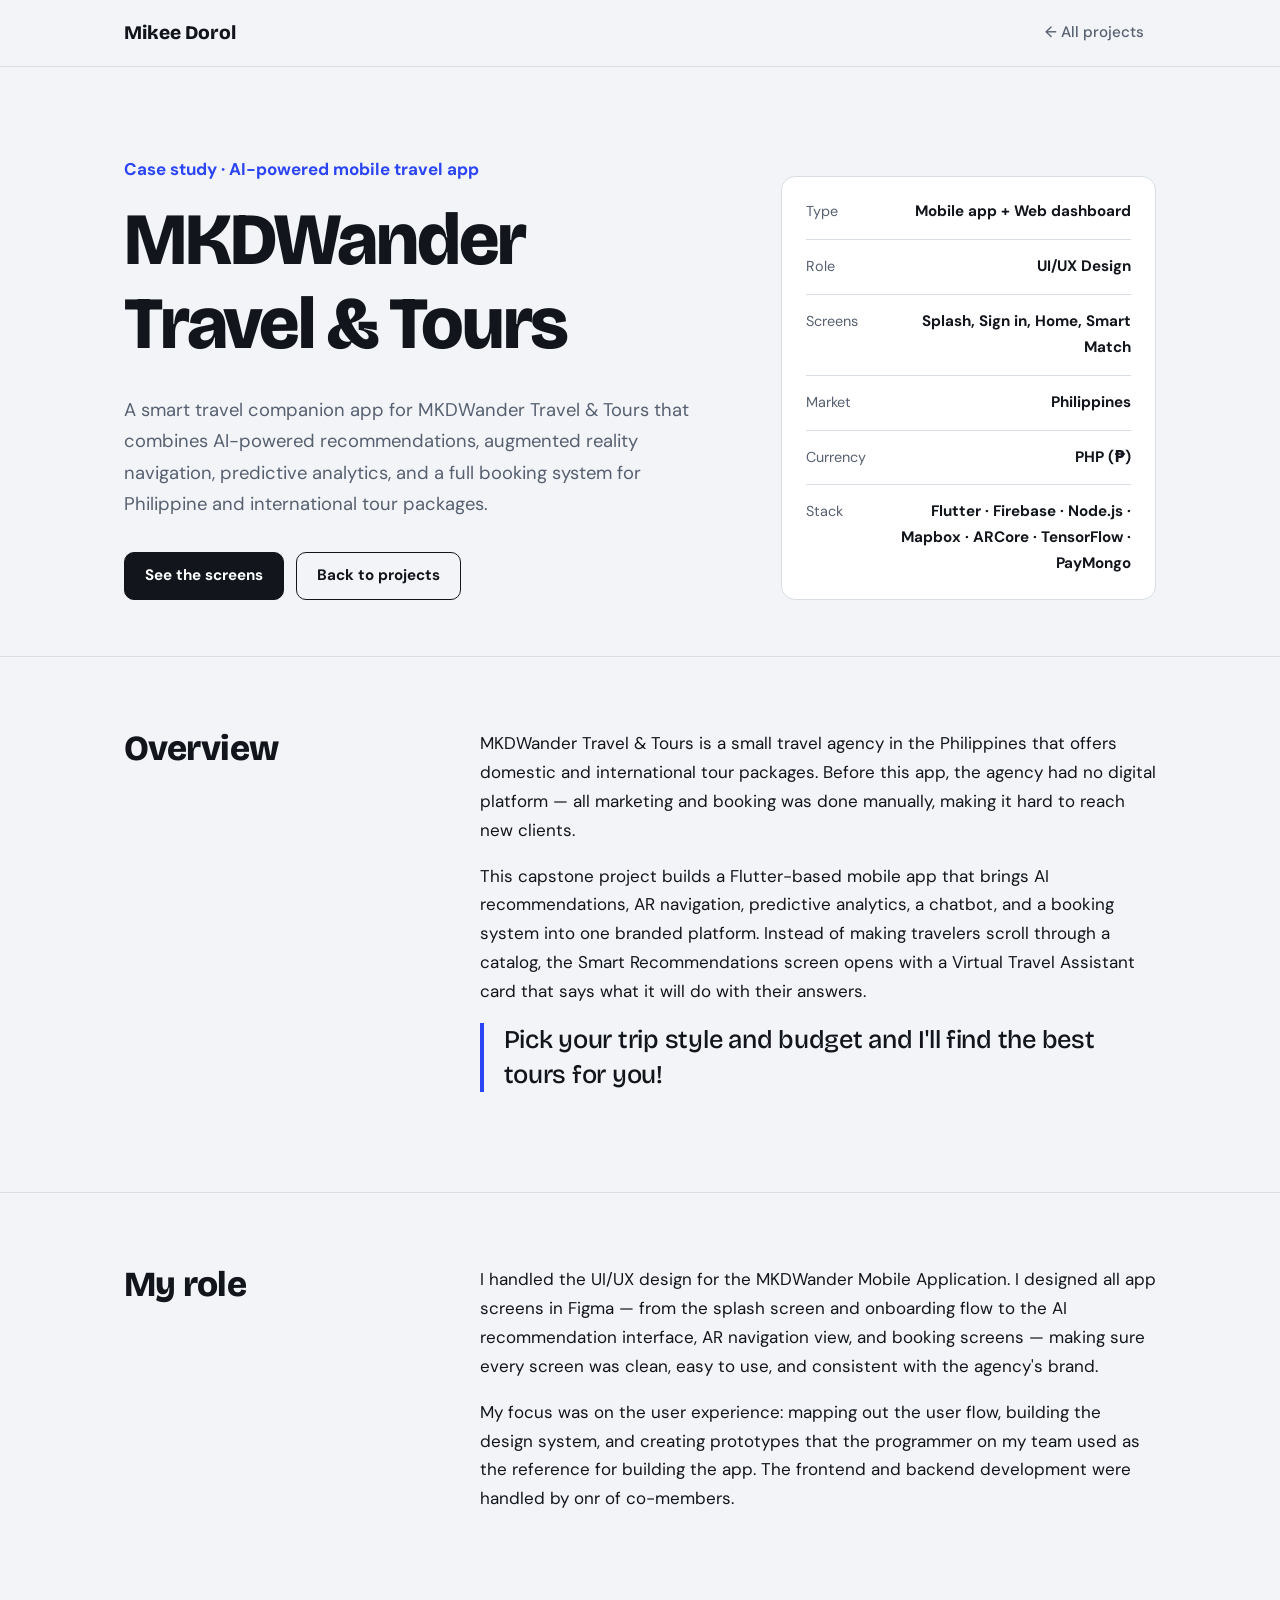
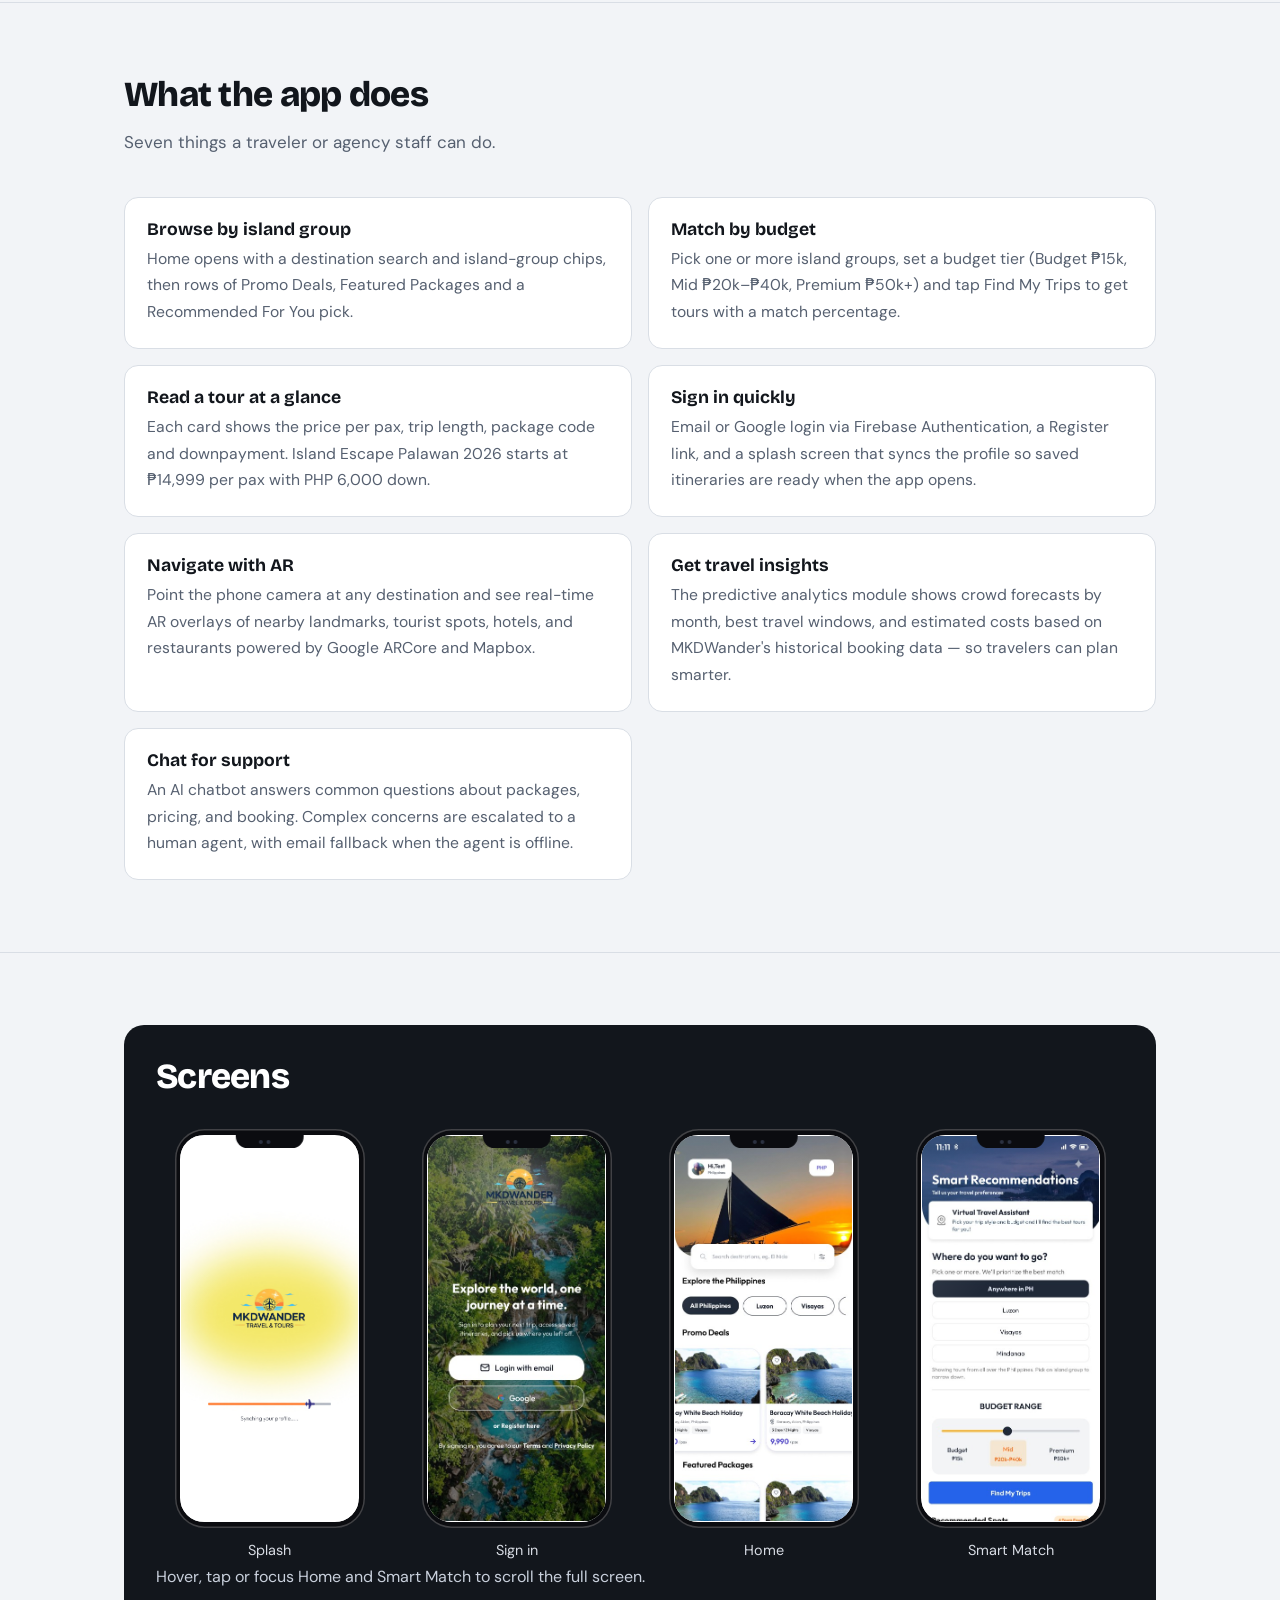
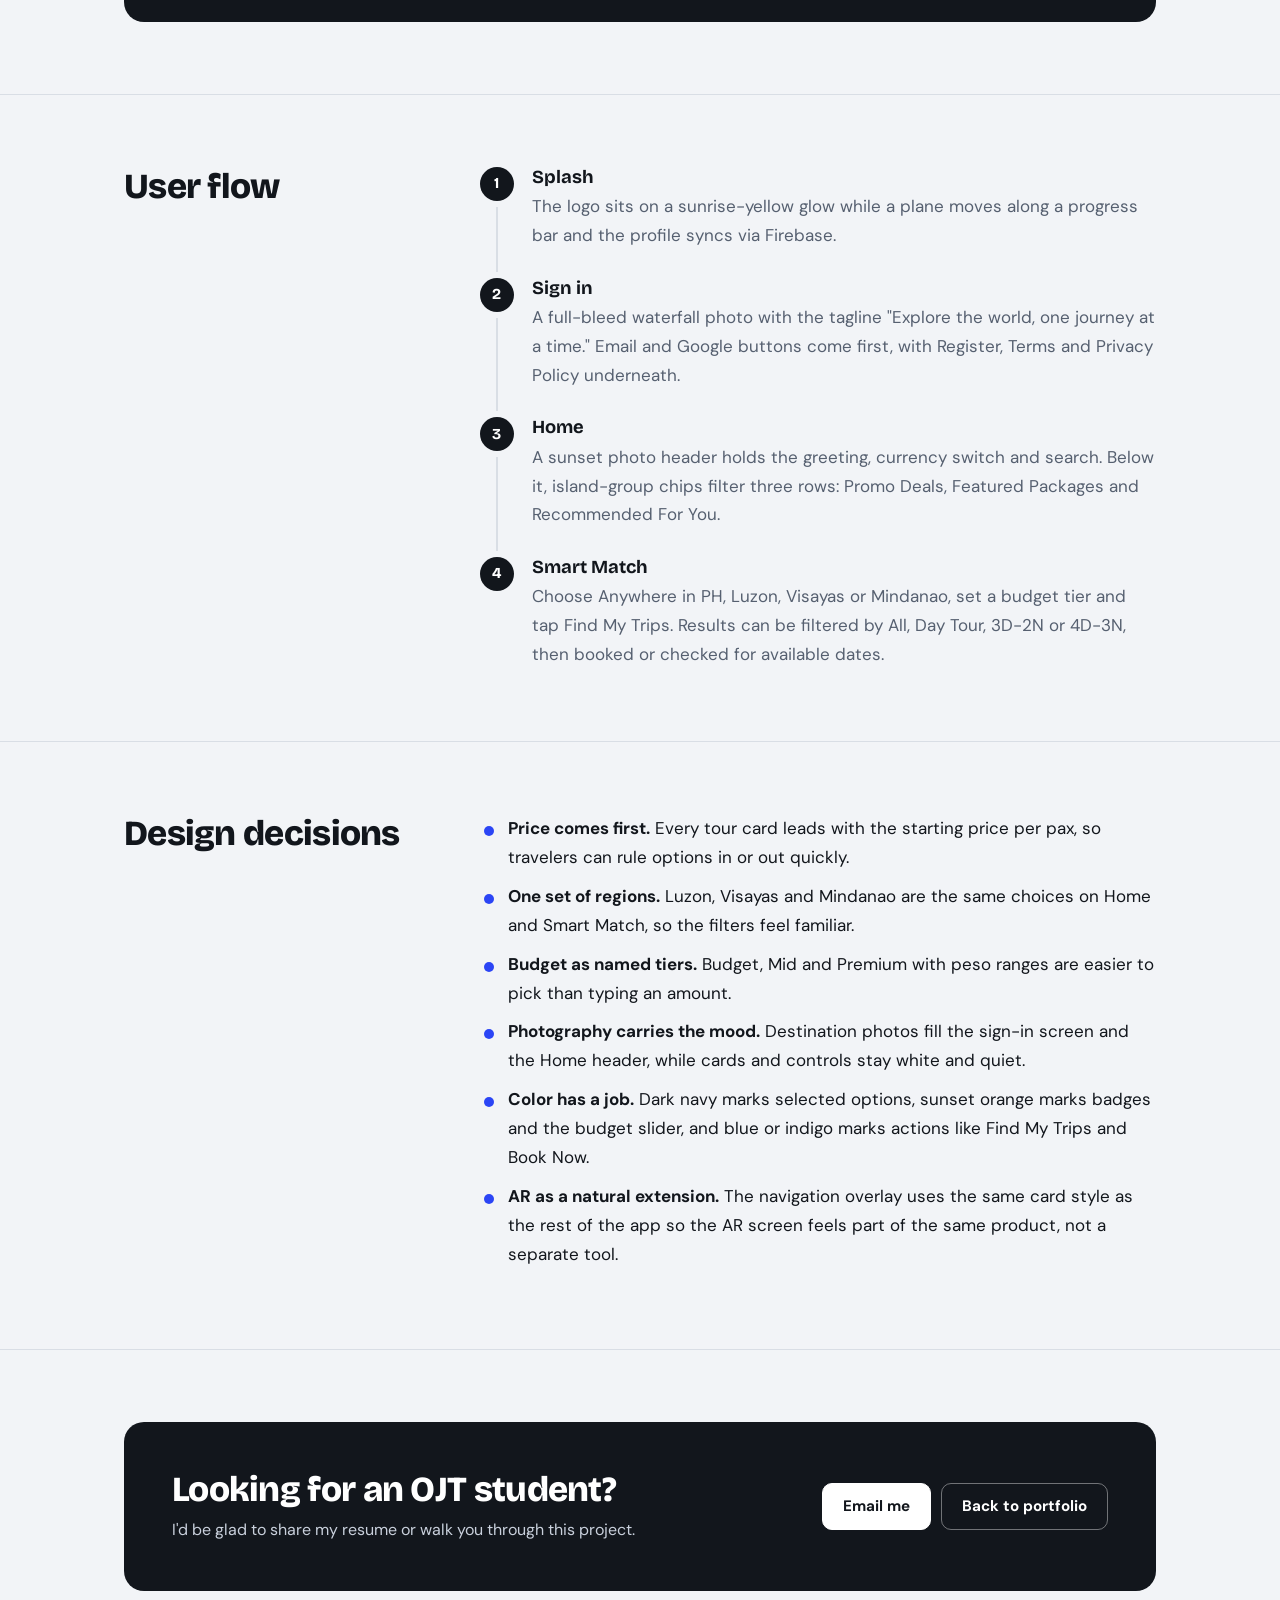
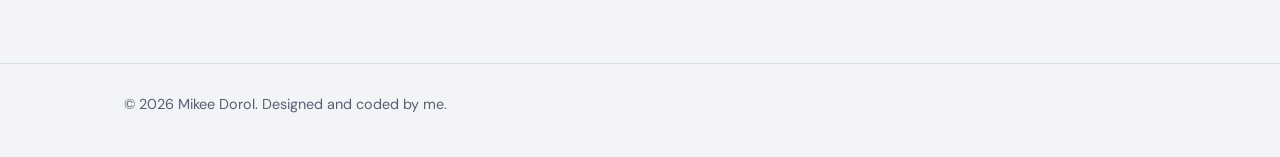
==== commit 42a25159: "update mkdwander case study - modify my role section" ====
--- a/case-study/mkdwander.html
+++ b/case-study/mkdwander.html
@@ -40,7 +40,7 @@
 
         <dl class="facts">
           <div><dt>Type</dt><dd>Mobile app + Web dashboard</dd></div>
-          <div><dt>Role</dt><dd>UI/UX Design &amp; Frontend Dev</dd></div>
+          <div><dt>Role</dt><dd>UI/UX Design</dd></div>
           <div><dt>Screens</dt><dd>Splash, Sign in, Home, Smart Match</dd></div>
           <div><dt>Market</dt><dd>Philippines</dd></div>
           <div><dt>Currency</dt><dd>PHP (&#8369;)</dd></div>
@@ -76,15 +76,15 @@
         <h2>My role</h2>
         <div class="prose">
           <p>
-            I handled the UI/UX design and frontend development for the MKDWander Mobile Application.
-            I designed all app screens in Figma &mdash; from the splash screen and onboarding flow to the
-            AI recommendation interface and booking screens &mdash; and developed the Flutter UI components
-            that bring those designs to life on Android and iOS.
-          </p>
-          <p>
-            I also collaborated closely with the team on the overall system architecture, ensuring that
-            the visual design was consistent with the backend data structures and the user flows we
-            mapped out together.
+            I handled the UI/UX design for the MKDWander Mobile Application. I designed all app screens
+            in Figma — from the splash screen and onboarding flow to the AI recommendation interface,
+            AR navigation view, and booking screens — making sure every screen was clean, easy to use,
+            and consistent with the agency's brand.
+          </p>
+          <p>
+            My focus was on the user experience: mapping out the user flow, building the design system,
+            and creating prototypes that the programmer on my team used as the reference for building the app.
+            The frontend and backend development were handled by onr of co-members.
           </p>
         </div>
       </div>
